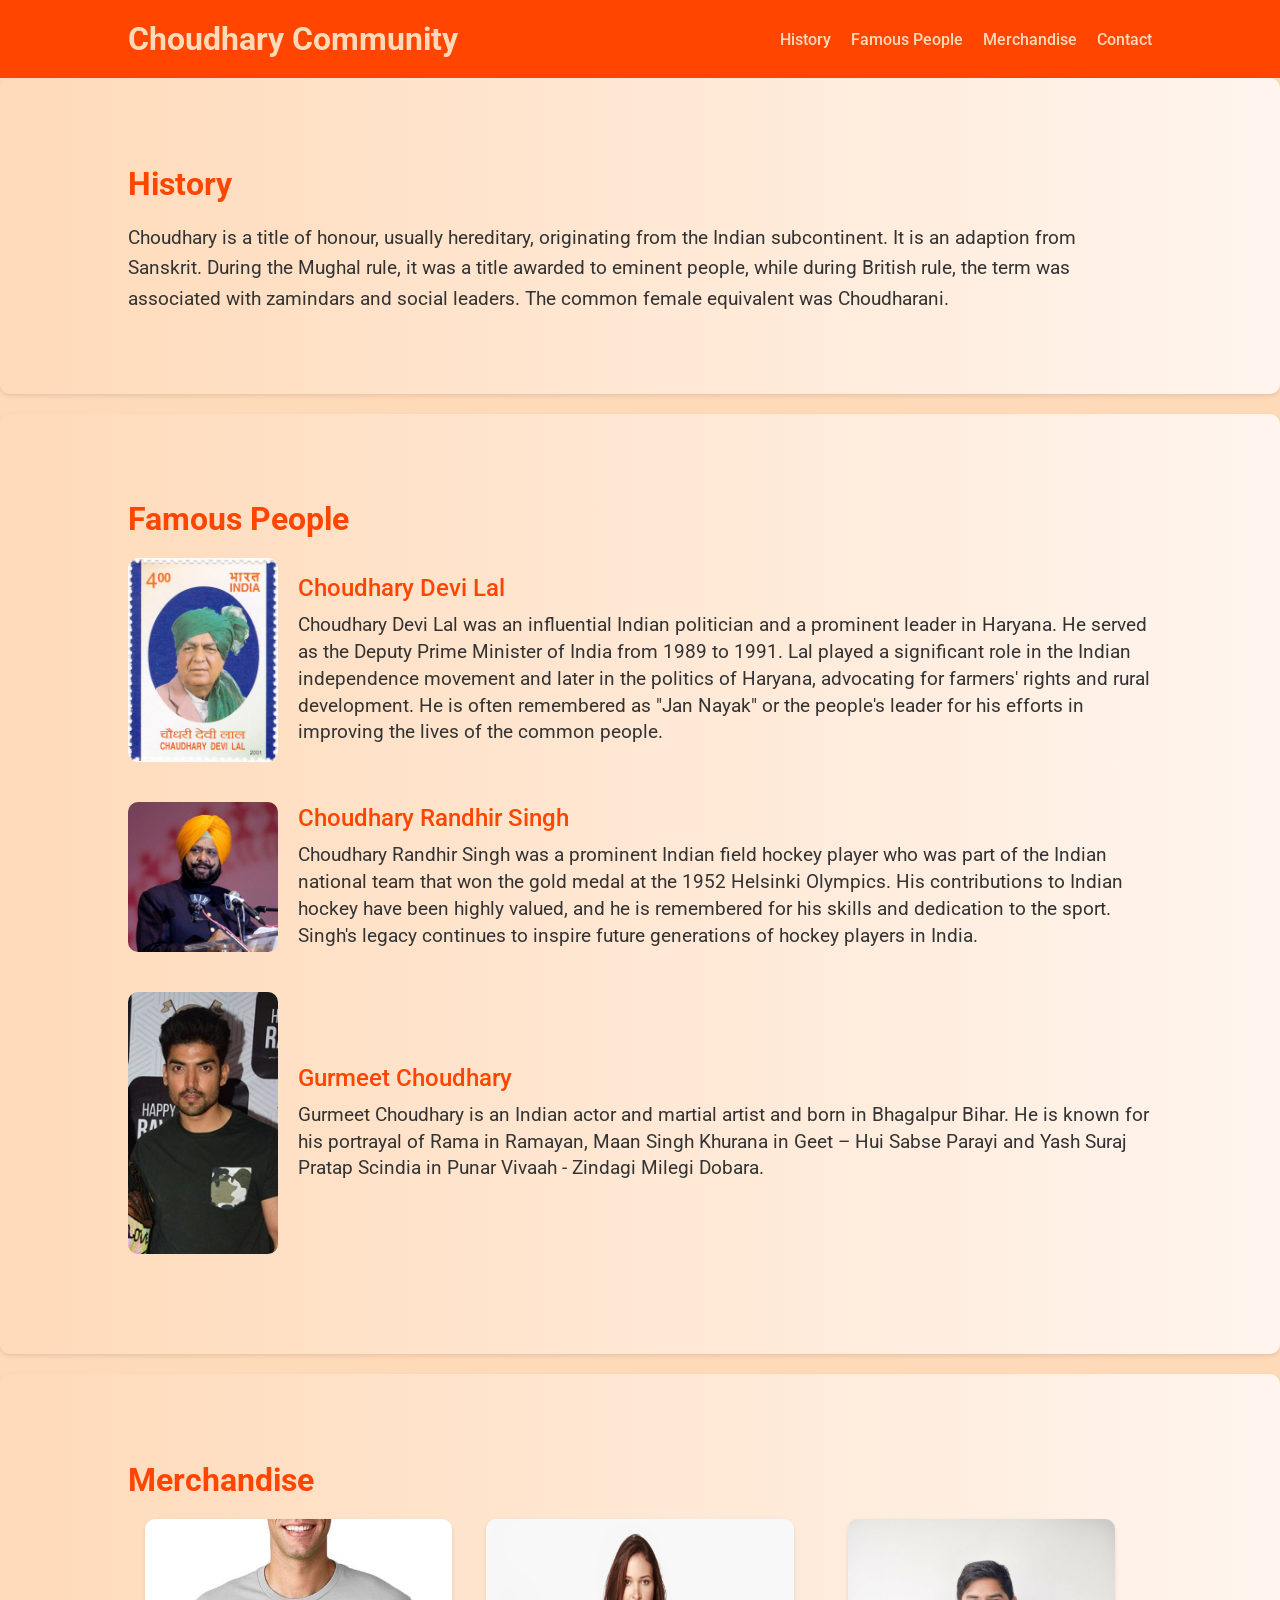
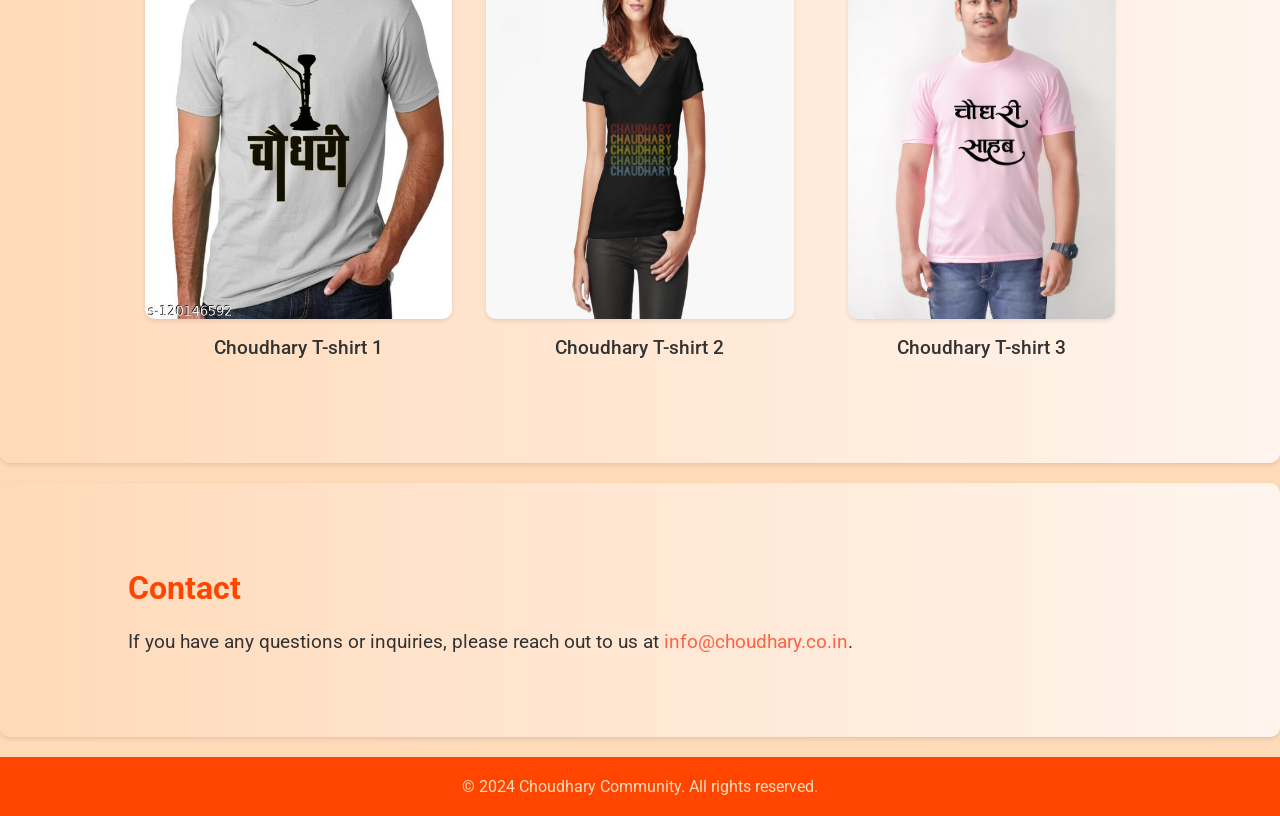
==== index.html @ 2da3ffdc "Update and rename new.html to index.html" ====
<!DOCTYPE html>
<html lang="en">
<head>
    <meta charset="UTF-8">
    <meta name="viewport" content="width=device-width, initial-scale=1.0">
    <title> Community</title>
    <link rel="stylesheet" href="c2.css">
    <link href="https://fonts.googleapis.com/css2?family=Roboto:wght@400;500;700&display=swap" rel="stylesheet">
</head>
<body>
    <header>
        <div class="container">
            <h1>Choudhary Community</h1>
            <nav>
                <ul id="nav-links">
                    <li><a href="#history">History</a></li>
                    <li><a href="#famous-people">Famous People</a></li>
                    <li><a href="#merchandise">Merchandise</a></li>
                    <li><a href="#contact">Contact</a></li>
                </ul>
                <div class="hamburger" id="hamburger">
                    <span class="bar"></span>
                    <span class="bar"></span>
                    <span class="bar"></span>
                </div>
            </nav>
        </div>
    </header>

    <main>
        <section id="history" class="section">
            <div class="container">
                <h2>History</h2>
                <p>Choudhary is a title of honour, usually hereditary, originating from the Indian subcontinent. It is an adaption from Sanskrit. During the Mughal rule, it was a title awarded to eminent people, while during British rule, the term was associated with zamindars and social leaders. The common female equivalent was Choudharani.</p>
            </div>
        </section>

        <section id="famous-people" class="section">
            <div class="container">
                <h2>Famous People</h2>
                <div class="famous-person">
                    <img src="devi_lal.jpg" alt="Choudhary Devi Lal">
                    <div class="person-info">
                        <h3>Choudhary Devi Lal</h3>
                        <p>Choudhary Devi Lal was an influential Indian politician and a prominent leader in Haryana. He served as the Deputy Prime Minister of India from 1989 to 1991. Lal played a significant role in the Indian independence movement and later in the politics of Haryana, advocating for farmers' rights and rural development. He is often remembered as "Jan Nayak" or the people's leader for his efforts in improving the lives of the common people.</p>
                    </div>
                </div>
                <div class="famous-person">
                    <img src="randhir.jpg" alt="Choudhary Randhir Singh">
                    <div class="person-info">
                        <h3>Choudhary Randhir Singh</h3>
                        <p>Choudhary Randhir Singh was a prominent Indian field hockey player who was part of the Indian national team that won the gold medal at the 1952 Helsinki Olympics. His contributions to Indian hockey have been highly valued, and he is remembered for his skills and dedication to the sport. Singh's legacy continues to inspire future generations of hockey players in India.</p>
                    </div>
                </div>
                <div class="famous-person">
                    <img src="gurmeet.jpg" alt="Gurmeet Choudhary ">
                    <div class="person-info">
                        <h3>Gurmeet Choudhary </h3>
                        <p>Gurmeet Choudhary is an Indian actor and martial artist and born in Bhagalpur Bihar. He is known for his portrayal of Rama in Ramayan, Maan Singh Khurana in Geet – Hui Sabse Parayi and Yash Suraj Pratap Scindia in Punar Vivaah - Zindagi Milegi Dobara.</p>
                    </div>
                </div>
            </div>
        </section>

        <section id="merchandise" class="section">
            <div class="container">
                <h2>Merchandise</h2>
                <div class="merch-items">
                    <div class="merch-item">
                        <img src="chaudhary_1.jpg" alt="Yadav T-shirt 1">
                        <p>Choudhary T-shirt 1</p>
                    </div>
                    <div class="merch-item">
                        <img src="chaudhary_2.jpg" alt="Yadav T-shirt 2">
                        <p>Choudhary T-shirt 2</p>
                    </div>
                    <div class="merch-item">
                        <img src="choudhary_3.jpg" alt="Yadav T-shirt 3">
                        <p>Choudhary T-shirt 3</p>
                    </div>
                </div>
            </div>
        </section>

        <section id="contact" class="section">
            <div class="container">
                <h2>Contact</h2>
                <p>If you have any questions or inquiries, please reach out to us at <a href="mailto:info@choudhary.co.in">info@choudhary.co.in</a>.</p>
            </div>
        </section>
    </main>

    <footer>
        <div class="container">
            <p>&copy; 2024 Choudhary Community. All rights reserved.</p>
        </div>
    </footer>

    <script src="new.js"></script>
</body>
</html>
---- c2.css ----
/* General styles */
body {
    font-family: 'Roboto', sans-serif;
    margin: 0;
    padding: 0;
    background-color: #FFDAB9;
    color: #333;
}

h1, h2, h3 {
    color: #FF4500;
}

a {
    color: #FF6347;
    text-decoration: none;
}

a:hover {
    text-decoration: underline;
}

/* Header styles */
header {
    background-color: #FF4500;
    color: #FFDAB9;
    padding: 20px 0;
}

header .container {
    display: flex;
    justify-content: space-between;
    align-items: center;
}

header h1 {
    margin: 0;
    font-weight: 700;
    color: #FFDAB9;
}

header nav {
    display: flex;
    align-items: center;
}

header nav ul {
    list-style: none;
    margin: 0;
    padding: 0;
    display: flex;
}

header nav ul li {
    margin-left: 20px;
}

header nav ul li a {
    color: #FFDAB9;
    text-decoration: none;
    font-weight: 500;
}

header nav ul li a:hover {
    text-decoration: underline;
}

/* Hamburger menu */
.hamburger {
    display: none;
    flex-direction: column;
    cursor: pointer;
}

.hamburger .bar {
    height: 3px;
    width: 25px;
    background-color: #FFDAB9;
    margin: 4px 0;
    transition: 0.4s;
}

/* Section styles */
.container {
    width: 80%;
    margin: 0 auto;
}

.section {
    padding: 60px 0;
    background-color: #fff;
    margin-bottom: 20px;
    border-radius: 10px;
    box-shadow: 0 2px 4px rgba(0,0,0,0.1);
    background: linear-gradient(to right, #FFDAB9, #FFF5EE);
}

.section h2 {
    font-size: 2em;
    margin-bottom: 20px;
    font-weight: 700;
}

.section p {
    font-size: 1.2em;
    line-height: 1.6em;
}

/* Famous People styles */
.famous-person {
    display: flex;
    align-items: center;
    margin-bottom: 40px;
}

.famous-person img {
    max-width: 150px;
    border-radius: 10px;
    margin-right: 20px;
}

.famous-person .person-info {
    max-width: calc(100% - 170px);
}

.famous-person h3 {
    font-size: 1.5em;
    margin: 0 0 10px 0;
    font-weight: 500;
}

.famous-person p {
    margin: 0;
    line-height: 1.4em;
}

/* Merchandise styles */
.merch-items {
    display: flex;
    justify-content: space-around;
    flex-wrap: wrap;
}

.merch-item {
    width: 30%;
    text-align: center;
    margin-bottom: 20px;
}

.merch-item img {
    max-width: 100%;
    height: 400px;
    border-radius: 10px;
    box-shadow: 0 2px 4px rgba(0,0,0,0.1);
}

.merch-item p {
    margin-top: 10px;
    font-weight: 500;
}

/* Contact styles */
#contact p {
    font-size: 1.2em;
    line-height: 1.6em;
}

/* Footer styles */
footer {
    background-color: #FF4500;
    color: #FFDAB9;
    text-align: center;
    padding: 20px 0;
}

footer p {
    margin: 0;
}

/* Media queries for responsiveness */
@media (max-width: 768px) {
    .container {
        width: 90%;
    }

    .hamburger {
        display: flex;
    }

    header nav ul {
        position: absolute;
        top: 70px;
        right: 0;
        width: 100%;
        background-color: #FF4500;
        flex-direction: column;
        display: none;
    }

    header nav ul.active {
        display: flex;
    }

    header nav ul li {
        margin: 10px 0;
        text-align: center;
    }

    .famous-person {
        flex-direction: column;
        text-align: center;
    }

    .famous-person img {
        margin-right: 0;
        margin-bottom: 20px;
    }

    .famous-person .person-info {
        max-width: 100%;
    }

    .merch-item {
        width: 100%;
        margin-bottom: 20px;
    }
}

@media (max-width: 480px) {
    header {
        padding: 10px 0;
    }

    header h1 {
        font-size: 1.5em;
    }

    .section h2 {
        font-size: 1.5em;
    }

    .section p {
        font-size: 1em;
    }

    .famous-person img {
        max-width: 120px;
    }

    .famous-person h3 {
        font-size: 1.2em;
    }

    footer {
        padding: 10px 0;
    }

    .merch-item {
        width: 100%;
    }
}
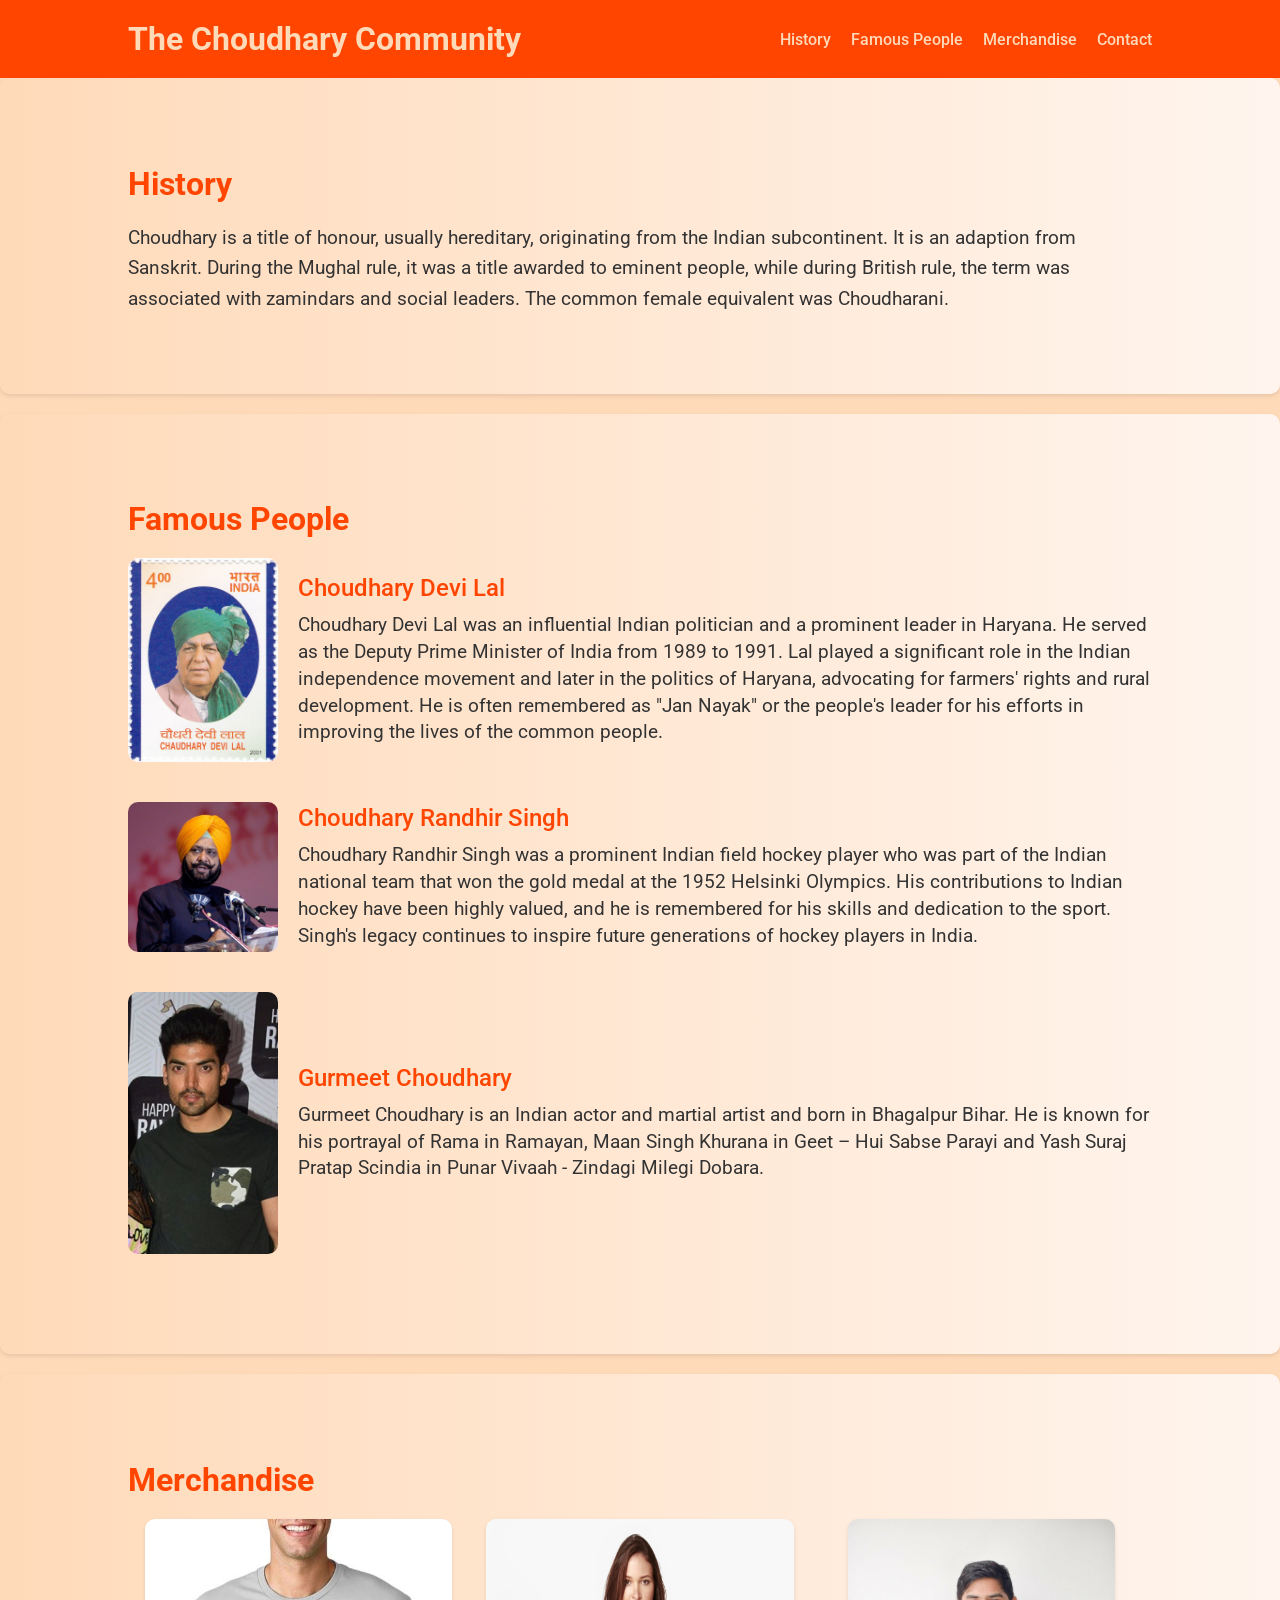
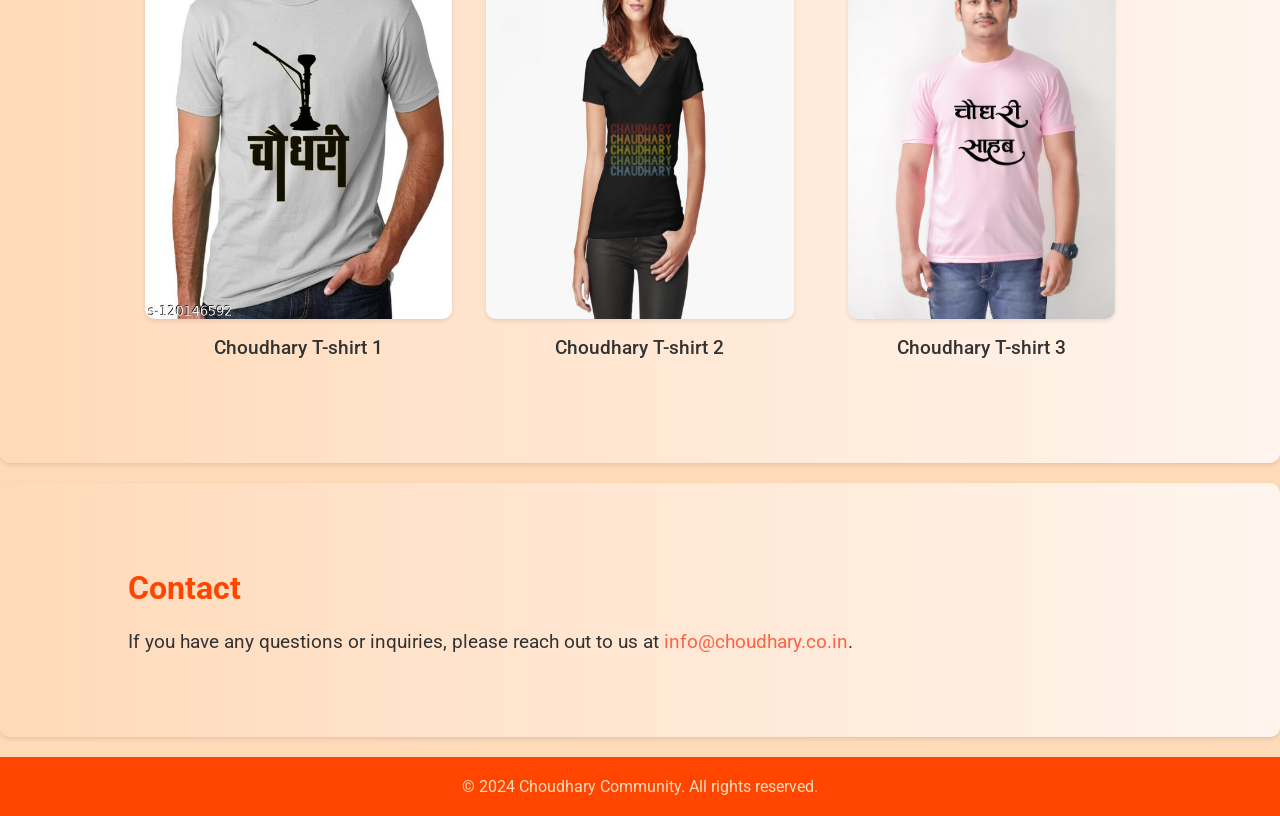
==== commit 43b605f9: "Update index.html" ====
--- a/index.html
+++ b/index.html
@@ -10,7 +10,7 @@
 <body>
     <header>
         <div class="container">
-            <h1>Choudhary Community</h1>
+            <h1>The Choudhary Community</h1>
             <nav>
                 <ul id="nav-links">
                     <li><a href="#history">History</a></li>
